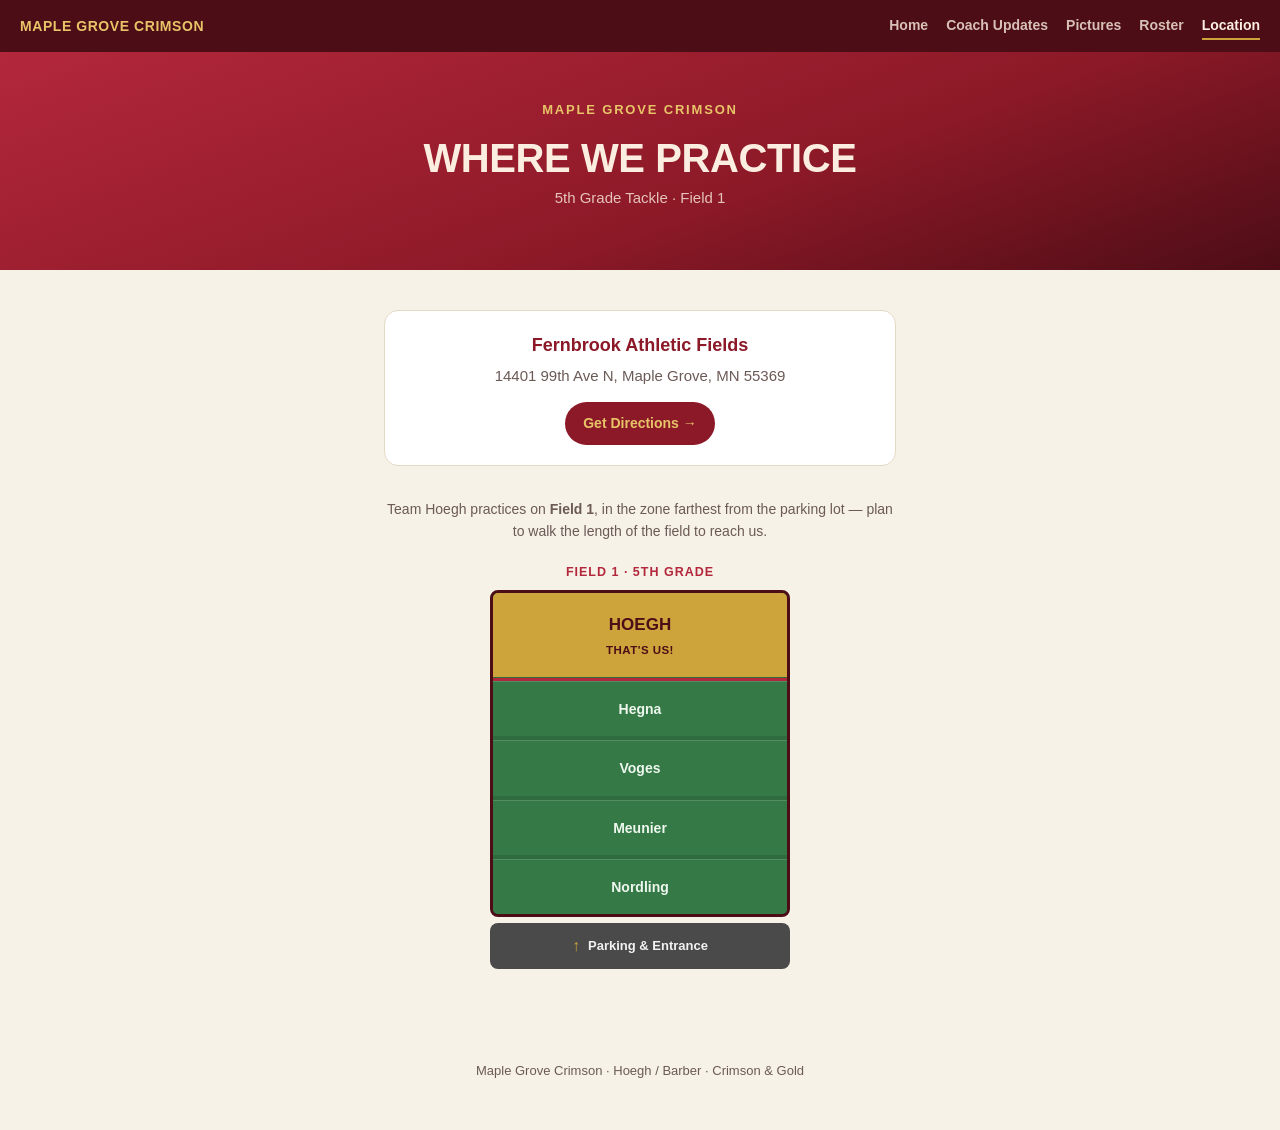
==== location.html @ 42d09f08 "Add Location page with Field 1 diagram; post welcome email to Coach Updates; update Attendance to Cr" ====
<!doctype html>
<html lang="en">
<head>
<meta charset="utf-8" />
<meta name="viewport" content="width=device-width, initial-scale=1" />
<title>Location — Maple Grove Crimson</title>
<meta name="theme-color" content="#8c1927" />
<link rel="stylesheet" href="styles.css" />
</head>
<body>

<nav class="site-nav">
  <a class="site-nav-brand" href="./index.html">Maple Grove Crimson</a>
  <div class="site-nav-links">
    <a href="./index.html">Home</a>
    <a href="./updates.html">Coach Updates</a>
    <a href="./pictures.html">Pictures</a>
    <a href="./roster.html">Roster</a>
    <a href="./location.html" aria-current="page">Location</a>
  </div>
</nav>

<header class="subhero">
  <p class="eyebrow">Maple Grove Crimson</p>
  <h1 class="subhero-title">Where We Practice</h1>
  <p class="subhero-sub">5th Grade Tackle &middot; Field 1</p>
</header>

<main class="location-wrap">
  <div class="address-card">
    <p class="venue">Fernbrook Athletic Fields</p>
    <p class="street">14401 99th Ave N, Maple Grove, MN 55369</p>
    <a class="maps-link" href="https://maps.google.com/?q=Fernbrook+Athletic+Fields+14401+99th+Ave+N+Maple+Grove+MN+55369" target="_blank" rel="noopener">Get Directions →</a>
  </div>

  <p class="field-caption">Team Hoegh practices on <strong>Field 1</strong>, in the zone farthest from the parking lot — plan to walk the length of the field to reach us.</p>

  <div class="field-map">
    <p class="field-label">Field 1 &middot; 5th Grade</p>
    <div class="field-col">
      <div class="field-zone highlight">
        <span class="zone-name">Hoegh</span>
        <span class="zone-tag">That's us!</span>
      </div>
      <div class="field-zone">Hegna</div>
      <div class="field-zone">Voges</div>
      <div class="field-zone">Meunier</div>
      <div class="field-zone">Nordling</div>
    </div>
    <div class="parking-row">
      <span class="arrow-up" aria-hidden="true">&uarr;</span>
      <span>Parking &amp; Entrance</span>
    </div>
  </div>
</main>

<footer>
  <p>Maple Grove Crimson &middot; Hoegh / Barber &middot; Crimson &amp; Gold</p>
</footer>

</body>
</html>
---- styles.css ----
:root {
  --crimson: #8c1927;
  --crimson-deep: #4d0d16;
  --crimson-bright: #b3273c;
  --gold: #cda43c;
  --gold-bright: #e8c468;
  --paper: #f7f2e7;
  --surface: #ffffff;
  --ink: #241013;
  --ink-muted: #6b5a56;
  --border: #e4d9c5;
}

@media (prefers-color-scheme: dark) {
  :root {
    --paper: #170c0f;
    --surface: #221216;
    --ink: #f3e9d8;
    --ink-muted: #b8a89f;
    --border: #3a2027;
    --crimson-bright: #c9435a;
  }
}

* { box-sizing: border-box; }

html, body {
  margin: 0;
  background: var(--paper);
  color: var(--ink);
}

body {
  font-family: -apple-system, "Segoe UI", "Helvetica Neue", Arial, sans-serif;
  line-height: 1.6;
}

/* ---------- Site nav ---------- */

.site-nav {
  display: flex;
  align-items: center;
  justify-content: space-between;
  gap: 16px;
  flex-wrap: wrap;
  background: var(--crimson-deep);
  padding: 12px 20px;
}
.site-nav-brand {
  color: var(--gold-bright);
  font-weight: 800;
  font-size: 14px;
  letter-spacing: 0.04em;
  text-decoration: none;
  text-transform: uppercase;
}
.site-nav-links { display: flex; gap: 18px; flex-wrap: wrap; }
.site-nav-links a {
  color: rgba(251, 238, 224, 0.8);
  font-weight: 600;
  font-size: 14px;
  text-decoration: none;
  padding: 2px 0;
  border-bottom: 2px solid transparent;
}
.site-nav-links a:hover, .site-nav-links a:focus-visible { color: #fbeee0; }
.site-nav-links a[aria-current="page"] {
  color: #fbeee0;
  border-bottom-color: var(--gold);
}

/* ---------- Hero ---------- */

.hero {
  position: relative;
  overflow: hidden;
  background: radial-gradient(120% 140% at 50% -10%, var(--crimson-bright), var(--crimson) 45%, var(--crimson-deep) 100%);
  color: #fbeee0;
  text-align: center;
  padding: 72px 24px 56px;
}

.leaf-field { position: absolute; inset: 0; pointer-events: none; }
.drift {
  position: absolute;
  width: 46px; height: 46px;
  fill: none;
  stroke: rgba(232, 196, 104, 0.4);
  stroke-width: 2.2;
  animation: driftfall 16s linear infinite;
}
.drift-1 { left: 12%; top: -10%; animation-delay: 0s; }
.drift-2 { left: 55%; top: -10%; width: 34px; height: 34px; animation-delay: 5s; animation-duration: 20s; }
.drift-3 { left: 82%; top: -10%; width: 30px; height: 30px; animation-delay: 10s; animation-duration: 13s; }

@keyframes driftfall {
  0% { transform: translateY(-10vh) rotate(0deg); opacity: 0; }
  10% { opacity: 1; }
  90% { opacity: 1; }
  100% { transform: translateY(115vh) rotate(200deg); opacity: 0; }
}

@media (prefers-reduced-motion: reduce) {
  .drift { animation: none; opacity: 0; }
}

.eyebrow {
  font-size: 13px;
  font-weight: 700;
  letter-spacing: 0.14em;
  text-transform: uppercase;
  color: var(--gold-bright);
  margin: 0 0 18px;
}

h1 {
  font-size: clamp(42px, 9vw, 76px);
  font-weight: 900;
  letter-spacing: -0.01em;
  line-height: 0.98;
  text-transform: uppercase;
  margin: 0;
  text-wrap: balance;
}

.mascot {
  margin: 18px 0 34px;
  font-size: 15px;
  color: rgba(251, 238, 224, 0.75);
  font-style: italic;
}

.cta-badge {
  position: relative;
  z-index: 1;
  display: inline-flex;
  align-items: center;
  gap: 10px;
  background: rgba(255, 255, 255, 0.07);
  border: 1.5px dashed rgba(232, 196, 104, 0.55);
  color: var(--gold-bright);
  font-weight: 700;
  font-size: 15px;
  padding: 14px 26px;
  border-radius: 999px;
}
.cta-badge .leaf-mark svg { stroke: var(--gold-bright); }

/* ---------- Main content ---------- */

main {
  max-width: 700px;
  margin: 0 auto;
  padding: 0 24px;
}

.section-eyebrow {
  font-size: 12.5px;
  font-weight: 800;
  letter-spacing: 0.14em;
  text-transform: uppercase;
  color: var(--crimson-bright);
  margin: 0 0 16px;
  text-align: center;
}

.philosophy {
  margin-top: -34px;
  position: relative;
  z-index: 2;
}

.philosophy blockquote {
  margin: 0;
  background: var(--surface);
  border: 1px solid var(--border);
  border-top: 4px solid var(--gold);
  border-radius: 16px;
  padding: 40px clamp(24px, 5vw, 52px);
  box-shadow: 0 18px 40px rgba(76, 13, 22, 0.14);
}

.philosophy p {
  font-family: Georgia, "Iowan Old Style", "Charter", serif;
  font-style: italic;
  font-size: clamp(18px, 3vw, 21px);
  line-height: 1.65;
  color: var(--ink);
  margin: 0 0 20px;
  text-wrap: pretty;
}
.philosophy p:last-child { margin-bottom: 0; }
.philosophy em { color: var(--crimson); font-style: italic; }

.leaf-mark { width: 30px; height: 30px; flex: none; }
.leaf-mark svg { width: 100%; height: 100%; fill: none; stroke: var(--gold); stroke-width: 3; }

.non-neg-heading {
  margin: 48px 0 18px;
  text-align: center;
  font-size: 13px;
  font-weight: 800;
  letter-spacing: 0.12em;
  text-transform: uppercase;
  color: var(--crimson-bright);
}

.non-neg-list {
  list-style: none;
  counter-reset: nn;
  margin: 0 0 48px;
  padding: 0;
  display: flex;
  flex-direction: column;
  gap: 12px;
}
.non-neg-list li {
  counter-increment: nn;
  position: relative;
  background: var(--surface);
  border: 1px solid var(--border);
  border-radius: 12px;
  padding: 14px 18px 14px 54px;
  font-size: 15px;
  color: var(--ink);
}
.non-neg-list li::before {
  content: counter(nn);
  position: absolute;
  left: 14px;
  top: 14px;
  width: 26px; height: 26px;
  border-radius: 50%;
  background: var(--gold);
  color: var(--crimson-deep);
  font-weight: 800;
  font-size: 13px;
  display: flex;
  align-items: center;
  justify-content: center;
  font-variant-numeric: tabular-nums;
}
.non-neg-list strong { color: var(--crimson); }

/* ---------- Sub-pages (Updates, etc.) ---------- */

.subhero {
  background: linear-gradient(160deg, var(--crimson-bright), var(--crimson) 60%, var(--crimson-deep));
  color: #fbeee0;
  text-align: center;
  padding: 48px 24px 40px;
}
.subhero-title {
  font-size: clamp(28px, 6vw, 40px);
  font-weight: 900;
  text-transform: uppercase;
  letter-spacing: -0.01em;
  margin: 0 0 8px;
}
.subhero-sub { margin: 0 0 20px; color: rgba(251, 238, 224, 0.8); font-size: 15px; }
.back-link {
  color: var(--gold-bright);
  font-weight: 700;
  font-size: 14px;
  text-decoration: none;
  border-bottom: 1px solid transparent;
}
.back-link:hover, .back-link:focus-visible { border-bottom-color: currentColor; }

.updates-list {
  max-width: 700px;
  margin: 0 auto;
  padding: 40px 24px 60px;
  display: flex;
  flex-direction: column;
  gap: 20px;
}

.update-card {
  background: var(--surface);
  border: 1px solid var(--border);
  border-top: 4px solid var(--gold);
  border-radius: 16px;
  padding: 28px clamp(20px, 5vw, 36px);
  box-shadow: 0 10px 24px rgba(76, 13, 22, 0.08);
}
.update-date {
  margin: 0 0 6px;
  font-size: 12.5px;
  font-weight: 800;
  letter-spacing: 0.08em;
  text-transform: uppercase;
  color: var(--crimson-bright);
}
.update-subject {
  margin: 0 0 14px;
  font-size: 21px;
  color: var(--ink);
  text-wrap: balance;
}
.update-body { font-size: 15.5px; color: var(--ink); }
.update-body p { margin: 0 0 14px; }
.update-body p:last-child { margin-bottom: 0; }

.empty-state {
  display: flex;
  align-items: center;
  gap: 16px;
  justify-content: center;
  background: var(--surface);
  border: 1px dashed var(--border);
  border-radius: 14px;
  padding: 28px 24px;
  color: var(--ink-muted);
  font-size: 15px;
}

/* ---------- Roster ---------- */

.roster-wrap {
  max-width: 560px;
  margin: 0 auto;
  padding: 40px 24px 60px;
}

.roster-table {
  width: 100%;
  border-collapse: collapse;
  background: var(--surface);
  border: 1px solid var(--border);
  border-radius: 14px;
  overflow: hidden;
  font-size: 15px;
}
.roster-table th, .roster-table td {
  text-align: left;
  padding: 11px 16px;
  border-bottom: 1px solid var(--border);
}
.roster-table th {
  font-size: 12px;
  font-weight: 800;
  letter-spacing: 0.06em;
  text-transform: uppercase;
  color: var(--ink-muted);
  background: var(--paper);
}
.roster-table td:first-child, .roster-table th:first-child {
  text-align: center;
  width: 64px;
  font-variant-numeric: tabular-nums;
  font-weight: 800;
  color: var(--crimson);
}
.roster-table tr:last-child td { border-bottom: none; }
.roster-table tbody tr:nth-child(odd) { background: var(--paper); }

/* ---------- Location ---------- */

.location-wrap {
  max-width: 560px;
  margin: 0 auto;
  padding: 40px 24px 60px;
}

.address-card {
  background: var(--surface);
  border: 1px solid var(--border);
  border-radius: 14px;
  padding: 20px 24px;
  margin: 0 0 32px;
  text-align: center;
}
.address-card .venue { font-weight: 800; font-size: 18px; color: var(--crimson); margin: 0 0 4px; }
.address-card .street { color: var(--ink-muted); font-size: 15px; margin: 0 0 14px; }
.address-card .maps-link {
  display: inline-block;
  font-weight: 700;
  font-size: 14px;
  color: var(--gold-bright);
  background: var(--crimson);
  text-decoration: none;
  padding: 10px 18px;
  border-radius: 999px;
}
.address-card .maps-link:hover, .address-card .maps-link:focus-visible { background: var(--crimson-bright); }

.field-caption {
  text-align: center;
  color: var(--ink-muted);
  font-size: 14px;
  margin: 0 0 20px;
}

.field-map {
  max-width: 300px;
  margin: 0 auto;
}
.field-label {
  text-align: center;
  font-size: 12.5px;
  font-weight: 800;
  letter-spacing: 0.08em;
  text-transform: uppercase;
  color: var(--crimson-bright);
  margin: 0 0 8px;
}
.field-col {
  display: flex;
  flex-direction: column;
  gap: 4px;
  border: 3px solid var(--crimson-deep);
  border-radius: 8px;
  overflow: hidden;
  background: #2e6b3e;
}
.field-zone {
  padding: 16px 10px;
  text-align: center;
  color: #eef7ee;
  font-weight: 700;
  font-size: 14px;
  background: #357a46;
  border-top: 1px solid rgba(255,255,255,0.15);
}
.field-zone:first-child { border-top: none; }
.field-zone.highlight {
  background: var(--gold);
  color: var(--crimson-deep);
  position: relative;
  font-size: 15px;
  padding: 18px 10px;
  display: flex;
  flex-direction: column;
  align-items: center;
  gap: 2px;
}
.field-zone.highlight .zone-name { font-size: 17px; font-weight: 900; text-transform: uppercase; }
.field-zone.highlight .zone-tag { font-size: 11.5px; font-weight: 700; letter-spacing: 0.04em; text-transform: uppercase; }
.field-zone.highlight::after {
  content: "";
  position: absolute;
  inset: -4px;
  border: 3px solid var(--crimson-bright);
  border-radius: 6px;
  pointer-events: none;
}

.parking-row {
  margin-top: 6px;
  display: flex;
  align-items: center;
  justify-content: center;
  gap: 8px;
  background: #4a4a4a;
  color: #f2f2f2;
  font-size: 13px;
  font-weight: 700;
  padding: 10px;
  border-radius: 8px;
}
.arrow-up { color: var(--gold); font-size: 16px; }

footer {
  text-align: center;
  padding: 32px 24px 48px;
  font-size: 13px;
  color: var(--ink-muted);
}
footer p { margin: 0 0 8px; }
footer p:last-child { margin-bottom: 0; }
footer a {
  color: var(--crimson-bright);
  text-decoration: none;
  border-bottom: 1px solid currentColor;
}
footer a:hover, footer a:focus-visible { color: var(--gold); }
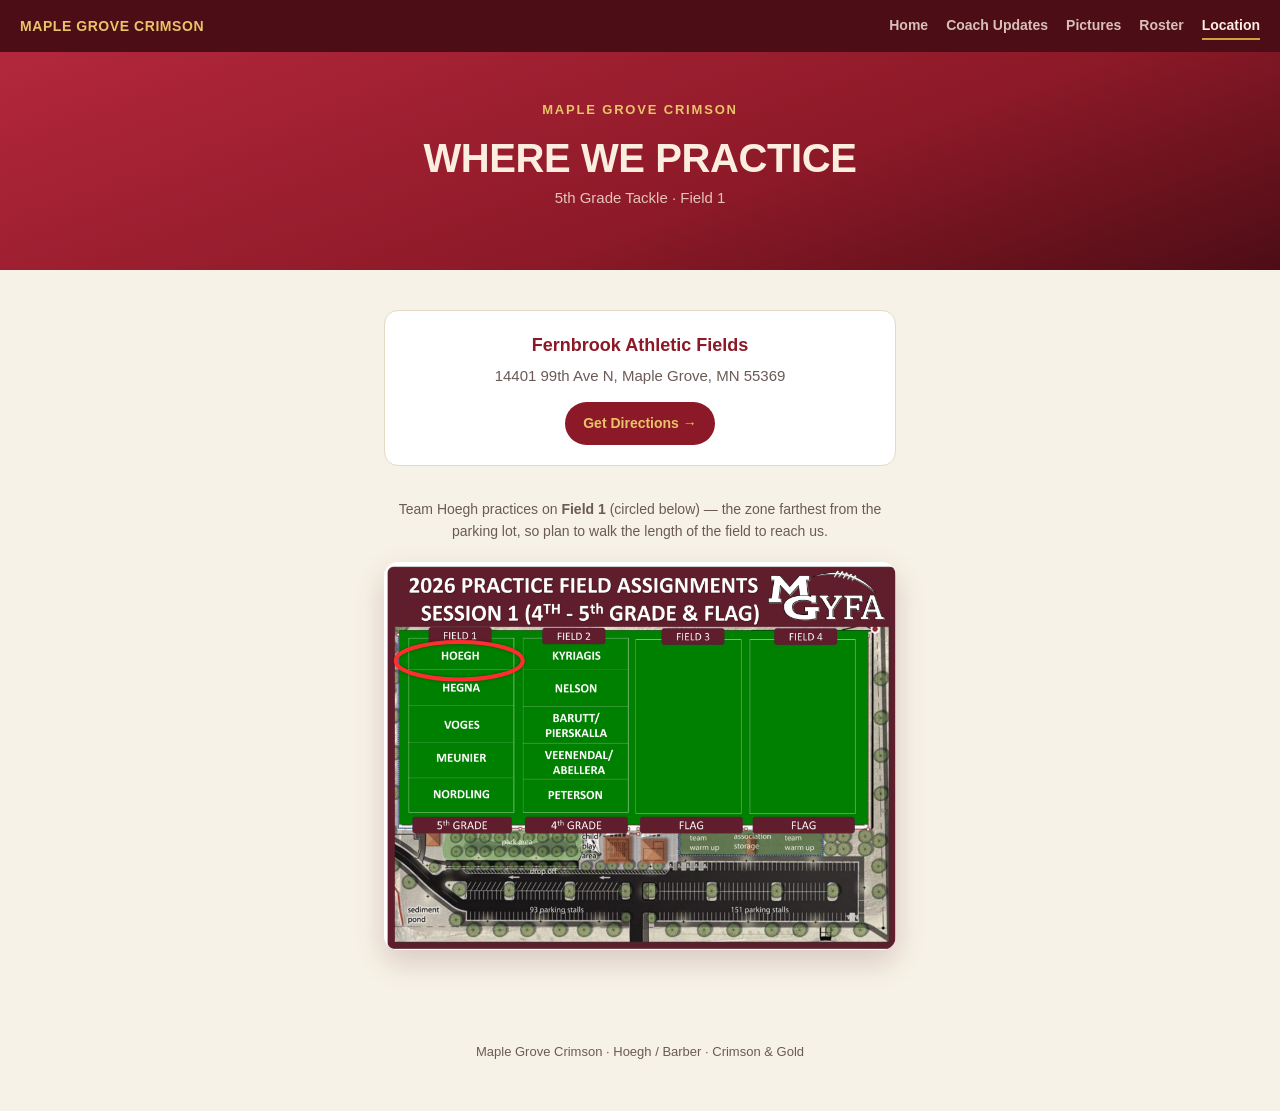
==== commit ea8c2076: "Use the real league field diagram with a red circle marking Team Hoegh's zone" ====
--- a/location.html
+++ b/location.html
@@ -33,24 +33,13 @@
     <a class="maps-link" href="https://maps.google.com/?q=Fernbrook+Athletic+Fields+14401+99th+Ave+N+Maple+Grove+MN+55369" target="_blank" rel="noopener">Get Directions →</a>
   </div>
 
-  <p class="field-caption">Team Hoegh practices on <strong>Field 1</strong>, in the zone farthest from the parking lot — plan to walk the length of the field to reach us.</p>
+  <p class="field-caption">Team Hoegh practices on <strong>Field 1</strong> (circled below) — the zone farthest from the parking lot, so plan to walk the length of the field to reach us.</p>
 
-  <div class="field-map">
-    <p class="field-label">Field 1 &middot; 5th Grade</p>
-    <div class="field-col">
-      <div class="field-zone highlight">
-        <span class="zone-name">Hoegh</span>
-        <span class="zone-tag">That's us!</span>
-      </div>
-      <div class="field-zone">Hegna</div>
-      <div class="field-zone">Voges</div>
-      <div class="field-zone">Meunier</div>
-      <div class="field-zone">Nordling</div>
-    </div>
-    <div class="parking-row">
-      <span class="arrow-up" aria-hidden="true">&uarr;</span>
-      <span>Parking &amp; Entrance</span>
-    </div>
+  <div class="field-map-photo">
+    <img src="./field-map.png" alt="2026 Practice Field Assignments, Session 1 (4th–5th Grade &amp; Flag). Field 1 is divided into five zones for Hoegh, Hegna, Voges, Meunier, and Nordling; Team Hoegh's zone is circled." width="871" height="660" />
+    <svg class="field-map-overlay" viewBox="0 0 871 660" preserveAspectRatio="none" aria-hidden="true">
+      <ellipse cx="128" cy="168" rx="108" ry="32" />
+    </svg>
   </div>
 </main>
 
--- a/styles.css
+++ b/styles.css
@@ -191,6 +191,16 @@
 }
 .philosophy p:last-child { margin-bottom: 0; }
 .philosophy em { color: var(--crimson); font-style: italic; }
+.philosophy cite {
+  display: block;
+  margin-top: 18px;
+  font-family: -apple-system, "Segoe UI", "Helvetica Neue", Arial, sans-serif;
+  font-style: normal;
+  font-weight: 700;
+  font-size: 13.5px;
+  letter-spacing: 0.03em;
+  color: var(--ink-muted);
+}
 
 .leaf-mark { width: 30px; height: 30px; flex: none; }
 .leaf-mark svg { width: 100%; height: 100%; fill: none; stroke: var(--gold); stroke-width: 3; }
@@ -392,74 +402,28 @@
   margin: 0 0 20px;
 }
 
-.field-map {
-  max-width: 300px;
+.field-map-photo {
+  position: relative;
+  max-width: 520px;
   margin: 0 auto;
-}
-.field-label {
-  text-align: center;
-  font-size: 12.5px;
-  font-weight: 800;
-  letter-spacing: 0.08em;
-  text-transform: uppercase;
-  color: var(--crimson-bright);
-  margin: 0 0 8px;
-}
-.field-col {
-  display: flex;
-  flex-direction: column;
-  gap: 4px;
-  border: 3px solid var(--crimson-deep);
-  border-radius: 8px;
+  border-radius: 14px;
   overflow: hidden;
-  background: #2e6b3e;
-}
-.field-zone {
-  padding: 16px 10px;
-  text-align: center;
-  color: #eef7ee;
-  font-weight: 700;
-  font-size: 14px;
-  background: #357a46;
-  border-top: 1px solid rgba(255,255,255,0.15);
-}
-.field-zone:first-child { border-top: none; }
-.field-zone.highlight {
-  background: var(--gold);
-  color: var(--crimson-deep);
-  position: relative;
-  font-size: 15px;
-  padding: 18px 10px;
-  display: flex;
-  flex-direction: column;
-  align-items: center;
-  gap: 2px;
-}
-.field-zone.highlight .zone-name { font-size: 17px; font-weight: 900; text-transform: uppercase; }
-.field-zone.highlight .zone-tag { font-size: 11.5px; font-weight: 700; letter-spacing: 0.04em; text-transform: uppercase; }
-.field-zone.highlight::after {
-  content: "";
+  box-shadow: 0 12px 30px rgba(76, 13, 22, 0.18);
+  line-height: 0;
+}
+.field-map-photo img { display: block; width: 100%; height: auto; }
+.field-map-overlay {
   position: absolute;
-  inset: -4px;
-  border: 3px solid var(--crimson-bright);
-  border-radius: 6px;
-  pointer-events: none;
-}
-
-.parking-row {
-  margin-top: 6px;
-  display: flex;
-  align-items: center;
-  justify-content: center;
-  gap: 8px;
-  background: #4a4a4a;
-  color: #f2f2f2;
-  font-size: 13px;
-  font-weight: 700;
-  padding: 10px;
-  border-radius: 8px;
-}
-.arrow-up { color: var(--gold); font-size: 16px; }
+  inset: 0;
+  width: 100%;
+  height: 100%;
+}
+.field-map-overlay ellipse {
+  fill: none;
+  stroke: #ff2d2d;
+  stroke-width: 7;
+  filter: drop-shadow(0 0 3px rgba(0,0,0,0.35));
+}
 
 footer {
   text-align: center;
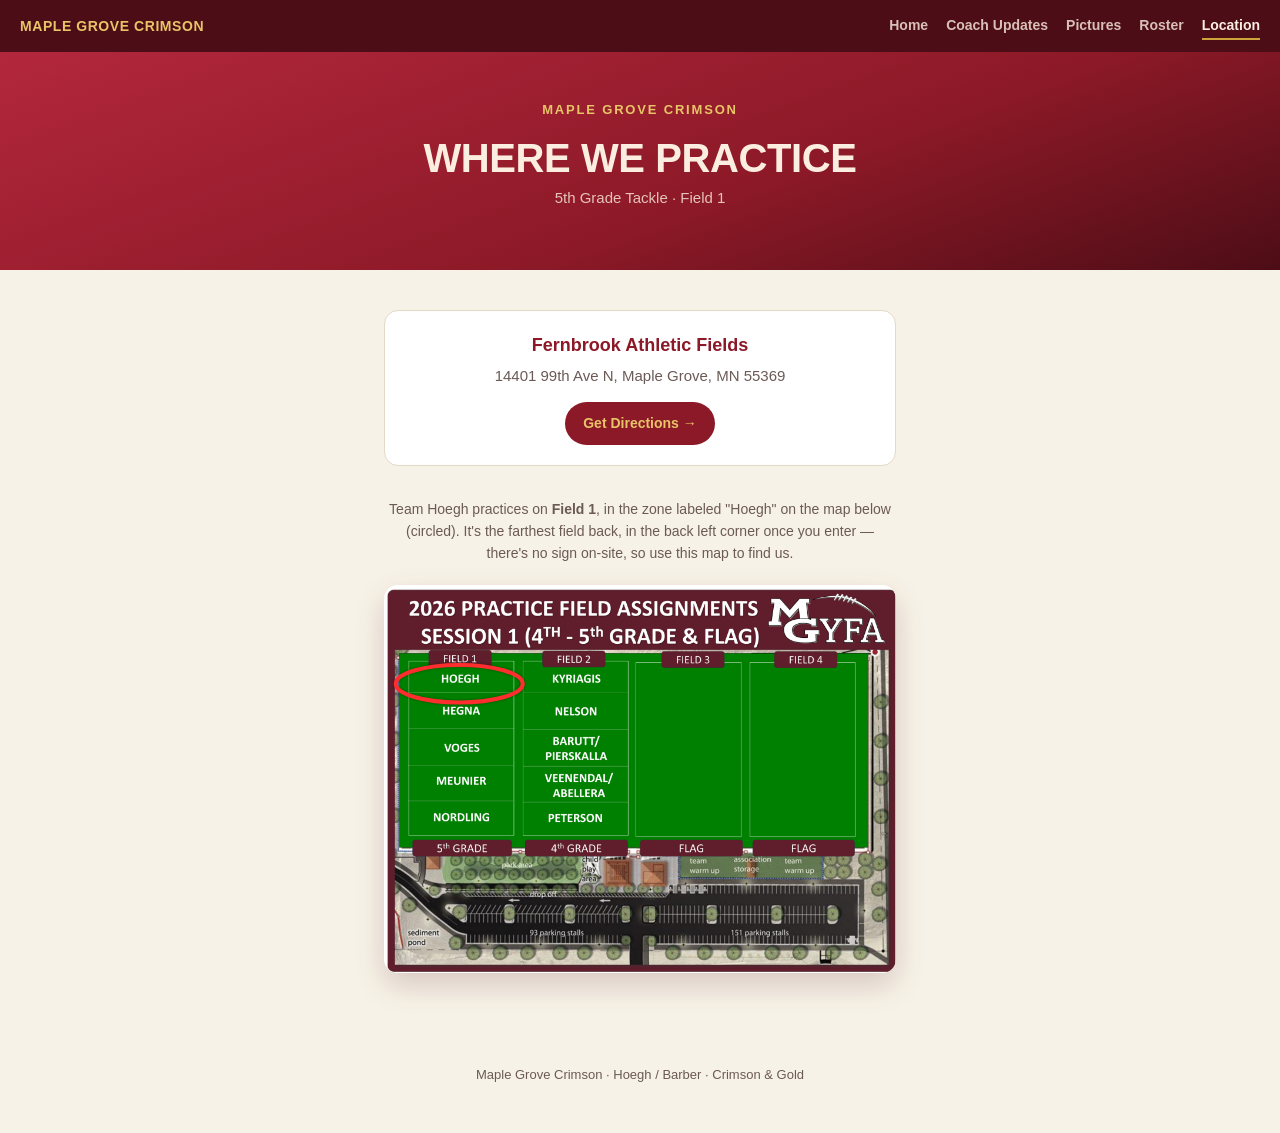
==== commit 05d1dbc5: "Clarify there's no on-site sign — reference the field map and back-left-corner location instead" ====
--- a/location.html
+++ b/location.html
@@ -33,7 +33,7 @@
     <a class="maps-link" href="https://maps.google.com/?q=Fernbrook+Athletic+Fields+14401+99th+Ave+N+Maple+Grove+MN+55369" target="_blank" rel="noopener">Get Directions →</a>
   </div>
 
-  <p class="field-caption">Team Hoegh practices on <strong>Field 1</strong> (circled below) — the zone farthest from the parking lot, so plan to walk the length of the field to reach us.</p>
+  <p class="field-caption">Team Hoegh practices on <strong>Field 1</strong>, in the zone labeled "Hoegh" on the map below (circled). It's the farthest field back, in the back left corner once you enter — there's no sign on-site, so use this map to find us.</p>
 
   <div class="field-map-photo">
     <img src="./field-map.png" alt="2026 Practice Field Assignments, Session 1 (4th–5th Grade &amp; Flag). Field 1 is divided into five zones for Hoegh, Hegna, Voges, Meunier, and Nordling; Team Hoegh's zone is circled." width="871" height="660" />
